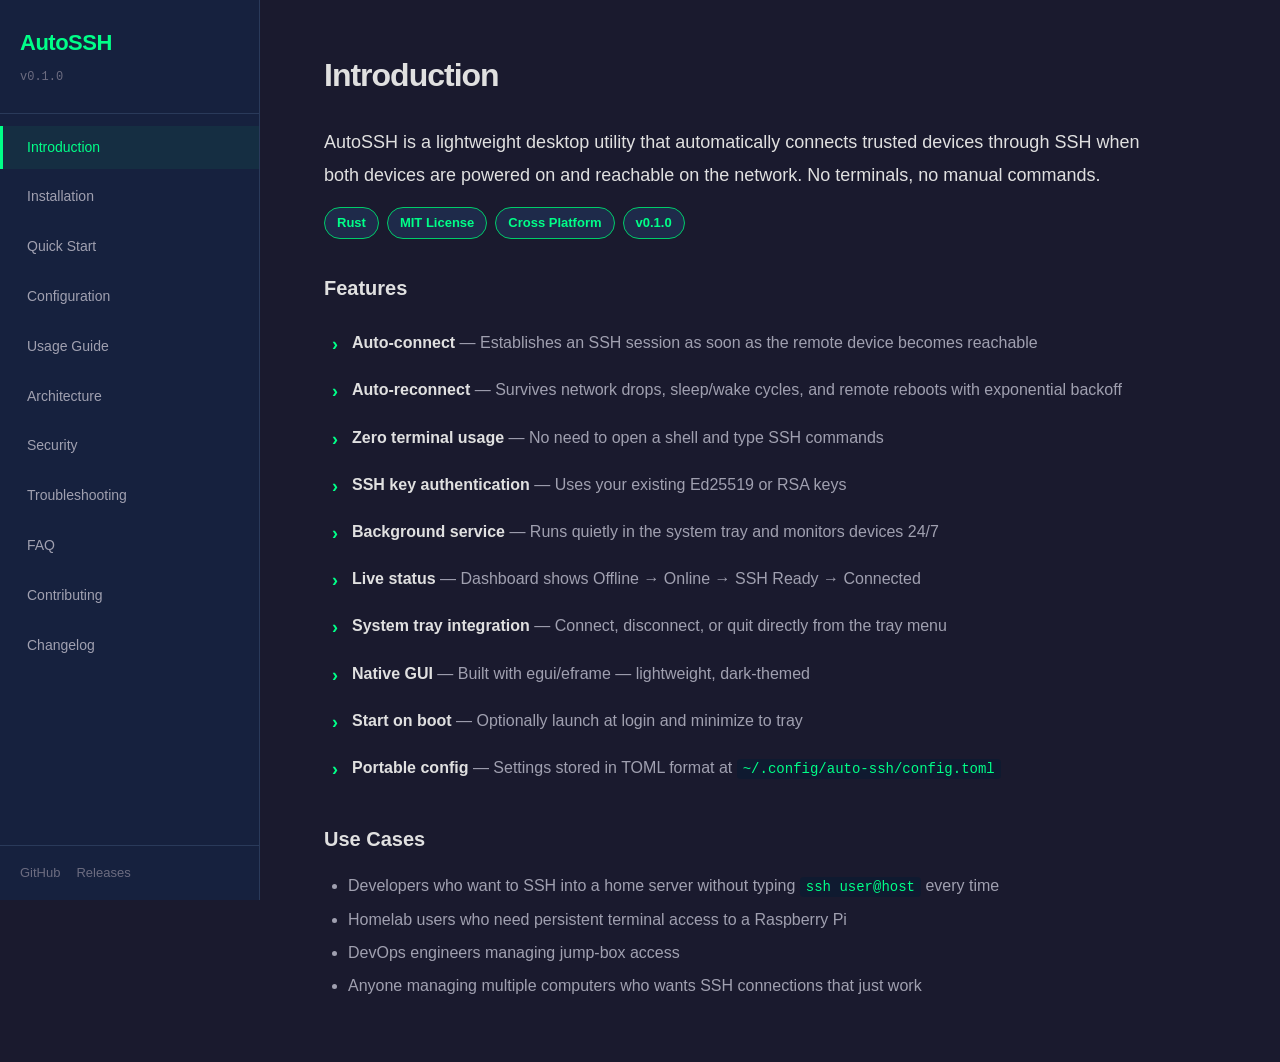
==== docs/index.html @ 12166fa4 "building documentation website" ====
<!DOCTYPE html>
<html lang="en">
<head>
  <meta charset="UTF-8">
  <meta name="viewport" content="width=device-width, initial-scale=1.0">
  <title>AutoSSH — Documentation</title>
  <meta name="description" content="AutoSSH automatically establishes and maintains SSH connections between trusted devices whenever both are powered on and reachable.">
  <link rel="icon" type="image/svg+xml" href="data:image/svg+xml,%3Csvg xmlns='http://www.w3.org/2000/svg' viewBox='0 0 256 256'%3E%3Crect width='256' height='256' rx='32' fill='%232d2d2d'/%3E%3Ccircle cx='128' cy='100' r='40' fill='none' stroke='%2300ff88' stroke-width='6'/%3E%3Cpath d='M100 128 L128 156 L156 128' fill='none' stroke='%2300ff88' stroke-width='6' stroke-linecap='round' stroke-linejoin='round'/%3E%3Cpath d='M128 140 L128 200' fill='none' stroke='%2300ff88' stroke-width='6' stroke-linecap='round'/%3E%3Cline x1='90' y1='180' x2='166' y2='180' stroke='%2300ff88' stroke-width='6' stroke-linecap='round'/%3E%3Cline x1='80' y1='200' x2='176' y2='200' stroke='%23555' stroke-width='6' stroke-linecap='round'/%3E%3C/svg%3E">
  <link rel="stylesheet" href="style.css">
</head>
<body>
  <nav id="sidebar">
    <div class="sidebar-header">
      <h1>AutoSSH</h1>
      <span class="version">v0.1.0</span>
    </div>
    <ul class="nav-list">
      <li><a href="#intro" class="nav-link active" data-section="intro">Introduction</a></li>
      <li><a href="#install" class="nav-link" data-section="install">Installation</a></li>
      <li><a href="#quickstart" class="nav-link" data-section="quickstart">Quick Start</a></li>
      <li><a href="#config" class="nav-link" data-section="config">Configuration</a></li>
      <li><a href="#usage" class="nav-link" data-section="usage">Usage Guide</a></li>
      <li><a href="#architecture" class="nav-link" data-section="architecture">Architecture</a></li>
      <li><a href="#security" class="nav-link" data-section="security">Security</a></li>
      <li><a href="#troubleshooting" class="nav-link" data-section="troubleshooting">Troubleshooting</a></li>
      <li><a href="#faq" class="nav-link" data-section="faq">FAQ</a></li>
      <li><a href="#contributing" class="nav-link" data-section="contributing">Contributing</a></li>
      <li><a href="#changelog" class="nav-link" data-section="changelog">Changelog</a></li>
    </ul>
    <div class="sidebar-footer">
      <a href="https://github.com/yourusername/autossh" target="_blank">GitHub</a>
      <a href="https://github.com/yourusername/autossh/releases" target="_blank">Releases</a>
    </div>
  </nav>

  <main id="content">
    <section id="section-intro" class="section active">
      <h2>Introduction</h2>
      <p class="lead">AutoSSH is a lightweight desktop utility that automatically connects trusted devices through SSH when both devices are powered on and reachable on the network. No terminals, no manual commands.</p>

      <div class="badges">
        <span class="badge">Rust</span>
        <span class="badge">MIT License</span>
        <span class="badge">Cross Platform</span>
        <span class="badge">v0.1.0</span>
      </div>

      <h3>Features</h3>
      <ul class="feature-list">
        <li><strong>Auto-connect</strong> — Establishes an SSH session as soon as the remote device becomes reachable</li>
        <li><strong>Auto-reconnect</strong> — Survives network drops, sleep/wake cycles, and remote reboots with exponential backoff</li>
        <li><strong>Zero terminal usage</strong> — No need to open a shell and type SSH commands</li>
        <li><strong>SSH key authentication</strong> — Uses your existing Ed25519 or RSA keys</li>
        <li><strong>Background service</strong> — Runs quietly in the system tray and monitors devices 24/7</li>
        <li><strong>Live status</strong> — Dashboard shows Offline → Online → SSH Ready → Connected</li>
        <li><strong>System tray integration</strong> — Connect, disconnect, or quit directly from the tray menu</li>
        <li><strong>Native GUI</strong> — Built with egui/eframe — lightweight, dark-themed</li>
        <li><strong>Start on boot</strong> — Optionally launch at login and minimize to tray</li>
        <li><strong>Portable config</strong> — Settings stored in TOML format at <code>~/.config/auto-ssh/config.toml</code></li>
      </ul>

      <h3>Use Cases</h3>
      <ul>
        <li>Developers who want to SSH into a home server without typing <code>ssh user@host</code> every time</li>
        <li>Homelab users who need persistent terminal access to a Raspberry Pi</li>
        <li>DevOps engineers managing jump-box access</li>
        <li>Anyone managing multiple computers who wants SSH connections that just work</li>
      </ul>
    </section>

    <section id="section-install" class="section">
      <h2>Installation</h2>

      <h3>Linux</h3>

      <h4>Debian / Ubuntu (.deb)</h4>
      <pre><code>sudo dpkg -i auto-ssh_0.1.0_amd64.deb</code></pre>

      <h4>AppImage (all distros)</h4>
      <pre><code>chmod +x auto-ssh-x86_64.AppImage
./auto-ssh-x86_64.AppImage</code></pre>

      <h4>From source</h4>
      <pre><code>git clone https://github.com/yourusername/autossh.git
cd autossh
cargo build --release
strip target/release/auto-ssh
./target/release/auto-ssh</code></pre>

      <div class="note">
        <strong>Dependencies (Debian/Ubuntu):</strong>
        <pre><code>sudo apt install build-essential libssl-dev cmake</code></pre>
        <p>The system tray uses a pure Rust StatusNotifierItem implementation — no additional indicator libraries required.</p>
      </div>

      <h3>From Source (all platforms)</h3>
      <table>
        <tr><th>Prerequisite</th><th>Version</th></tr>
        <tr><td>Rust</td><td>1.70+ (stable)</td></tr>
        <tr><td>Cargo</td><td>Comes with Rust</td></tr>
        <tr><td>CMake</td><td>3.0+ (for libssh2)</td></tr>
        <tr><td>OpenSSL dev headers</td><td>1.1+</td></tr>
      </table>
    </section>

    <section id="section-quickstart" class="section">
      <h2>Quick Start</h2>

      <ol>
        <li>Launch AutoSSH</li>
        <li>Open <strong>Settings</strong> (gear icon in the bottom-right)</li>
        <li>Enter the remote host IP or hostname</li>
        <li>Enter the SSH username</li>
        <li>Set the SSH port (default: 22)</li>
        <li>Provide the path to your SSH private key (e.g. <code>~/.ssh/id_ed25519</code>)</li>
        <li>Toggle <strong>Auto-Connect</strong> to <em>Enabled</em></li>
        <li>Click <strong>Save</strong></li>
      </ol>

      <p>AutoSSH immediately starts monitoring the remote device. When the device becomes reachable, connection happens automatically.</p>

      <div class="status-flow">
        <div class="status-step">
          <span class="status-dot offline"></span>
          <span>Offline</span>
          <small>Host unreachable or DNS fails to resolve</small>
        </div>
        <span class="arrow">→</span>
        <div class="status-step">
          <span class="status-dot online"></span>
          <span>Online</span>
          <small>Host resolves but SSH port is closed</small>
        </div>
        <span class="arrow">→</span>
        <div class="status-step">
          <span class="status-dot sshready"></span>
          <span>SSH Ready</span>
          <small>Port 22 is open and accepting connections</small>
        </div>
        <span class="arrow">→</span>
        <div class="status-step">
          <span class="status-dot connected"></span>
          <span>Connected</span>
          <small>SSH session established and authenticated</small>
        </div>
      </div>
    </section>

    <section id="section-config" class="section">
      <h2>Configuration</h2>

      <p>Configuration is stored at <code>~/.config/auto-ssh/config.toml</code>. You can edit it directly or use the Settings panel in the GUI.</p>

      <h3>Example Config</h3>
      <pre><code>device_name = "Laptop"
remote_host = "192.168.1.10"
username = "fitsum"
port = 22
ssh_key_path = "~/.ssh/id_ed25519"
auto_connect = true
start_on_boot = true
poll_interval_seconds = 5</code></pre>

      <h3>Configuration Reference</h3>
      <table>
        <tr><th>Key</th><th>Default</th><th>Description</th></tr>
        <tr><td><code>device_name</code></td><td><code>My Laptop</code></td><td>Display name for the local device</td></tr>
        <tr><td><code>remote_host</code></td><td><code>192.168.1.100</code></td><td>IP address or hostname of the remote device</td></tr>
        <tr><td><code>username</code></td><td><code>user</code></td><td>SSH login username</td></tr>
        <tr><td><code>port</code></td><td><code>22</code></td><td>SSH port</td></tr>
        <tr><td><code>ssh_key_path</code></td><td><code>~/.ssh/id_ed25519</code></td><td>Path to the SSH private key (tilde expansion supported)</td></tr>
        <tr><td><code>auto_connect</code></td><td><code>true</code></td><td>Automatically connect when device is SSH Ready</td></tr>
        <tr><td><code>start_on_boot</code></td><td><code>false</code></td><td>Launch AutoSSH at system login (XDG autostart)</td></tr>
        <tr><td><code>poll_interval_seconds</code></td><td><code>5</code></td><td>Interval between network checks (1–60)</td></tr>
      </table>
    </section>

    <section id="section-usage" class="section">
      <h2>Usage Guide</h2>

      <h3>Dashboard</h3>
      <p>The main dashboard shows:</p>
      <ul>
        <li><strong>Local Device</strong> — Always shows Online (your machine)</li>
        <li><strong>Remote Device</strong> — Current status of the remote device</li>
        <li><strong>Auto-Connect</strong> — Whether auto-connect is enabled (green/gray)</li>
        <li><strong>Last Connection</strong> — Timestamp of the last successful SSH connection</li>
        <li><strong>Connect / Disconnect</strong> — Manual connection controls</li>
      </ul>

      <h3>System Tray</h3>
      <ul>
        <li><strong>Connect/Disconnect</strong> — Toggle SSH connection</li>
        <li><strong>Show Dashboard</strong> — Bring the main window to front</li>
        <li><strong>Quit</strong> — Exit the application entirely</li>
      </ul>
      <p>The tray icon changes color based on connection status. Clicking the window close button hides it to the tray instead of quitting.</p>

      <h3>Settings</h3>
      <p>Access settings from the gear icon on the dashboard. Changes take effect after clicking <strong>Save</strong>. The monitor thread automatically picks up new host/port settings.</p>

      <h3>Auto-Connect Rules</h3>
      <pre><code>IF device is online
  AND SSH port is reachable
  AND SSH key authenticates successfully
THEN connect automatically.

IF connection drops
THEN retry with exponential backoff
   (1s → 2s → 4s → 8s → 16s → 32s → 60s caps)</code></pre>
    </section>

    <section id="section-architecture" class="section">
      <h2>Architecture</h2>

      <div class="arch-diagram">
        <pre>┌───────────────────────────────────────────────────────┐
│                    AutoSSH Engine                      │
│                                                       │
│  ┌─────────────┐   ┌──────────────┐   ┌────────────┐ │
│  │   Monitor   │──▶│     SSH      │──▶│  Keepalive  │ │
│  │  (tokio)    │   │   Manager    │   │  (15s tick) │ │
│  └─────────────┘   └──────────────┘   └────────────┘ │
│       │                  │                  │          │
│       ▼                  ▼                  ▼          │
│  DNS + TCP/22      Key Auth +         Session health  │
│  every N secs      Session create     check every 30s │
│                                                       │
│  ┌─────────────┐   ┌──────────────┐   ┌────────────┐ │
│  │  egui/eframe│   │  System Tray │   │   Config    │ │
│  │    UI       │   │  (ksni/SNI)  │   │ (TOML file) │ │
│  └─────────────┘   └──────────────┘   └────────────┘ │
└───────────────────────────────────────────────────────┘</pre>
      </div>

      <h3>Project Structure</h3>
      <pre><code>src/
├── main.rs         App entry, egui dashboard, settings UI
├── config.rs       TOML config load/save (XDG config dir)
├── monitor.rs      Background network poller (tokio)
├── ssh.rs          SSH session manager, reconnection engine
├── tray.rs         System tray (ksni / StatusNotifierItem)
└── autostart.rs    Desktop autostart file management</code></pre>

      <h3>Threading Model</h3>
      <table>
        <tr><th>Thread</th><th>Role</th><th>Runtime</th></tr>
        <tr><td>Main (GUI)</td><td>eframe event loop, renders UI</td><td>winit/glutin</td></tr>
        <tr><td>Monitor</td><td>Network polling (DNS + TCP)</td><td>tokio (current_thread)</td></tr>
        <tr><td>SSH Manager</td><td>Session lifecycle, reconnection</td><td>std thread (blocking)</td></tr>
        <tr><td>Tray Updater</td><td>Periodic tray icon refresh</td><td>std thread</td></tr>
      </table>
    </section>

    <section id="section-security" class="section">
      <h2>Security</h2>

      <h3>SSH Key Authentication</h3>
      <p>AutoSSH uses SSH key authentication exclusively. No passwords are stored, transmitted, or handled by the application. This is the most secure authentication method for automated SSH connections.</p>

      <h3>Credential Storage</h3>
      <ul>
        <li>Configuration is stored in your home directory (<code>~/.config/auto-ssh/config.toml</code>)</li>
        <li>File permissions: <code>644</code> (world-readable) — ensure your SSH private key has <code>chmod 600</code></li>
        <li>No credentials are sent over the network beyond standard SSH protocol</li>
      </ul>

      <h3>Network Security</h3>
      <ul>
        <li>Outbound connections only to the configured remote host and port</li>
        <li>All traffic is encrypted via the SSH protocol (libssh2)</li>
        <li>No telemetry, analytics, or external service calls</li>
        <li>No listening ports or server functionality</li>
      </ul>

      <h3>Key Permissions</h3>
      <pre><code>chmod 600 ~/.ssh/id_ed25519
chmod 700 ~/.ssh</code></pre>

      <div class="note warning">
        <strong>Important:</strong> Ensure your SSH private key file has restricted permissions. AutoSSH will refuse to use a key with overly permissive permissions (libssh2 enforces this).
      </div>
    </section>

    <section id="section-troubleshooting" class="section">
      <h2>Troubleshooting</h2>

      <h3>Connection Never Establishes</h3>
      <table>
        <tr><th>Problem</th><th>Solution</th></tr>
        <tr><td>Hostname doesn't resolve</td><td>Check DNS or use IP address directly</td></tr>
        <tr><td>Port 22 is closed</td><td>Ensure SSH server is running: <code>sudo systemctl status ssh</code></td></tr>
        <tr><td>Firewall blocking</td><td>Check firewall rules: <code>sudo ufw status</code></td></tr>
        <tr><td>Key not found</td><td>Verify the key path exists: <code>ls -la ~/.ssh/</code></td></tr>
        <tr><td>Key not authorized</td><td>Add your public key to remote <code>~/.ssh/authorized_keys</code></td></tr>
      </table>

      <h3>Connection Drops Frequently</h3>
      <ul>
        <li>Check network stability (Wi-Fi interference, Ethernet cable)</li>
        <li>AutoSSH will automatically reconnect with backoff — wait up to 60 seconds</li>
        <li>Check SSH server <code>ClientAliveInterval</code> and <code>ClientAliveCountMax</code> settings</li>
      </ul>

      <h3>Logs</h3>
      <p>Run AutoSSH from a terminal to see logs:</p>
      <pre><code>RUST_LOG=info ./auto-ssh</code></pre>
      <p>Log levels: <code>error</code>, <code>warn</code>, <code>info</code>, <code>debug</code>, <code>trace</code></p>
    </section>

    <section id="section-faq" class="section">
      <h2>FAQ</h2>

      <div class="faq-item">
        <h4>Do I need root / sudo permissions?</h4>
        <p>No. AutoSSH runs as a regular user and uses standard SSH keys.</p>
      </div>

      <div class="faq-item">
        <h4>Can it handle password-based auth?</h4>
        <p>Not currently. SSH key authentication is preferred and more secure.</p>
      </div>

      <div class="faq-item">
        <h4>What happens when my laptop goes to sleep?</h4>
        <p>AutoSSH detects the connection drop, enters reconnection mode, and automatically reconnects when the network is available again using exponential backoff.</p>
      </div>

      <div class="faq-item">
        <h4>Does it work with non-standard SSH ports?</h4>
        <p>Yes. Set the port in Settings or directly in <code>config.toml</code>.</p>
      </div>

      <div class="faq-item">
        <h4>Is this a terminal emulator?</h4>
        <p>No. AutoSSH establishes SSH sessions in the background. It does not provide a terminal UI or shell.</p>
      </div>

      <div class="faq-item">
        <h4>Can I use it with SSH jump hosts?</h4>
        <p>Not yet. This is planned for a future release.</p>
      </div>

      <div class="faq-item">
        <h4>How do I uninstall?</h4>
        <p>If installed via .deb: <code>sudo apt remove auto-ssh</code>. Remove the config: <code>rm -rf ~/.config/auto-ssh</code>. Remove autostart: <code>rm ~/.config/autostart/auto-ssh.desktop</code>.</p>
      </div>
    </section>

    <section id="section-contributing" class="section">
      <h2>Contributing</h2>

      <p>Contributions are welcome! AutoSSH is a small utility built by people who want SSH connections to be boring — set once, connect forever.</p>

      <h3>Development Setup</h3>
      <pre><code>git clone https://github.com/yourusername/autossh.git
cd autossh
cargo build</code></pre>

      <h3>Code Quality</h3>
      <pre><code>cargo fmt              # Format code
cargo clippy --all-targets --all-features  # Lint
cargo test             # Run tests
cargo check            # Fast compilation check</code></pre>

      <h3>Pull Request Checklist</h3>
      <ul>
        <li><code>cargo fmt</code> has been run</li>
        <li><code>cargo clippy</code> passes with no warnings</li>
        <li><code>cargo test</code> passes</li>
        <li><code>cargo build --release</code> compiles successfully</li>
        <li>Changes include appropriate error handling and logging</li>
      </ul>

      <p>See <a href="https://github.com/yourusername/autossh/blob/main/CONTRIBUTING.md" target="_blank">CONTRIBUTING.md</a> for the full guide.</p>
    </section>

    <section id="section-changelog" class="section">
      <h2>Changelog</h2>

      <h3>v0.1.0 — Initial Release</h3>
      <ul>
        <li>Automatic SSH connection when remote device becomes reachable</li>
        <li>Automatic reconnection with exponential backoff (1s capped at 60s)</li>
        <li>SSH key authentication via libssh2</li>
        <li>Background network monitoring (DNS + TCP port check)</li>
        <li>Live status dashboard with color-coded states</li>
        <li>Dark-themed native GUI (egui/eframe)</li>
        <li>System tray integration (StatusNotifierItem via DBus)</li>
        <li>Session keepalive (15s) and health checks (30s)</li>
        <li>TOML configuration at <code>~/.config/auto-ssh/config.toml</code></li>
        <li>XDG autostart support (start on boot)</li>
        <li>Minimize to tray on close</li>
        <li>Comprehensive logging via env_logger</li>
        <li>Debian package (.deb) and portable AppImage builds</li>
      </ul>
    </section>
  </main>

  <script src="script.js"></script>
</body>
</html>
---- docs/style.css ----
/* ─── Reset & Base ─── */
*, *::before, *::after {
  margin: 0;
  padding: 0;
  box-sizing: border-box;
}

:root {
  --bg-primary: #1a1a2e;
  --bg-secondary: #16213e;
  --bg-card: #1e2a4a;
  --bg-code: #0f1a30;
  --text-primary: #e0e0e0;
  --text-secondary: #a0a0b0;
  --text-muted: #6c6c80;
  --accent: #00ff88;
  --accent-dim: #00cc6a;
  --border: #2a3a5a;
  --sidebar-width: 260px;
  --header-height: 0px;
  --radius: 8px;
  --font-mono: 'SF Mono', 'Fira Code', 'Cascadia Code', 'JetBrains Mono', 'Consolas', monospace;
  --font-sans: -apple-system, BlinkMacSystemFont, 'Segoe UI', 'Inter', 'Roboto', sans-serif;
}

html {
  scroll-behavior: smooth;
}

body {
  font-family: var(--font-sans);
  background: var(--bg-primary);
  color: var(--text-primary);
  line-height: 1.7;
  font-size: 16px;
  display: flex;
  min-height: 100vh;
}

/* ─── Sidebar ─── */
#sidebar {
  position: fixed;
  top: 0;
  left: 0;
  width: var(--sidebar-width);
  height: 100vh;
  background: var(--bg-secondary);
  border-right: 1px solid var(--border);
  display: flex;
  flex-direction: column;
  overflow-y: auto;
  z-index: 100;
}

.sidebar-header {
  padding: 24px 20px;
  border-bottom: 1px solid var(--border);
}

.sidebar-header h1 {
  font-size: 22px;
  font-weight: 700;
  color: var(--accent);
  letter-spacing: -0.5px;
}

.sidebar-header .version {
  font-size: 12px;
  color: var(--text-muted);
  font-family: var(--font-mono);
}

.nav-list {
  list-style: none;
  padding: 12px 0;
  flex: 1;
}

.nav-link {
  display: block;
  padding: 10px 24px;
  color: var(--text-secondary);
  text-decoration: none;
  font-size: 14px;
  font-weight: 500;
  border-left: 3px solid transparent;
  transition: all 0.15s ease;
}

.nav-link:hover {
  color: var(--text-primary);
  background: rgba(255,255,255,0.03);
}

.nav-link.active {
  color: var(--accent);
  border-left-color: var(--accent);
  background: rgba(0,255,136,0.06);
}

.sidebar-footer {
  padding: 16px 20px;
  border-top: 1px solid var(--border);
  display: flex;
  gap: 16px;
}

.sidebar-footer a {
  color: var(--text-muted);
  text-decoration: none;
  font-size: 13px;
  transition: color 0.15s;
}

.sidebar-footer a:hover {
  color: var(--accent);
}

/* ─── Main Content ─── */
#content {
  margin-left: var(--sidebar-width);
  flex: 1;
  padding: 48px 64px;
  max-width: 960px;
}

.section {
  display: none;
}

.section.active {
  display: block;
}

/* ─── Typography ─── */
h2 {
  font-size: 32px;
  font-weight: 700;
  margin-bottom: 24px;
  color: var(--text-primary);
  letter-spacing: -1px;
}

h3 {
  font-size: 20px;
  font-weight: 600;
  margin-top: 32px;
  margin-bottom: 16px;
  color: var(--text-primary);
}

h4 {
  font-size: 16px;
  font-weight: 600;
  margin-top: 24px;
  margin-bottom: 8px;
  color: var(--text-secondary);
}

p {
  margin-bottom: 16px;
  color: var(--text-secondary);
}

.lead {
  font-size: 18px;
  color: var(--text-primary);
  line-height: 1.8;
}

ul, ol {
  margin-bottom: 16px;
  padding-left: 24px;
}

li {
  margin-bottom: 6px;
  color: var(--text-secondary);
}

strong {
  color: var(--text-primary);
}

code {
  font-family: var(--font-mono);
  font-size: 14px;
  background: var(--bg-code);
  padding: 2px 6px;
  border-radius: 4px;
  color: var(--accent);
}

pre {
  background: var(--bg-code);
  border: 1px solid var(--border);
  border-radius: var(--radius);
  padding: 16px 20px;
  overflow-x: auto;
  margin-bottom: 20px;
}

pre code {
  background: none;
  padding: 0;
  font-size: 14px;
  line-height: 1.6;
  color: var(--text-primary);
}

/* ─── Badges ─── */
.badges {
  display: flex;
  flex-wrap: wrap;
  gap: 8px;
  margin-bottom: 32px;
}

.badge {
  padding: 4px 12px;
  border-radius: 20px;
  font-size: 13px;
  font-weight: 600;
  background: var(--bg-card);
  color: var(--accent);
  border: 1px solid var(--accent-dim);
}

/* ─── Feature List ─── */
.feature-list {
  list-style: none;
  padding: 0;
}

.feature-list li {
  padding: 8px 0 8px 28px;
  position: relative;
  margin-bottom: 4px;
}

.feature-list li::before {
  content: '›';
  position: absolute;
  left: 8px;
  color: var(--accent);
  font-weight: bold;
  font-size: 18px;
}

/* ─── Status Flow ─── */
.status-flow {
  display: flex;
  align-items: flex-start;
  gap: 12px;
  padding: 20px;
  background: var(--bg-card);
  border-radius: var(--radius);
  border: 1px solid var(--border);
  margin: 24px 0;
  flex-wrap: wrap;
}

.status-step {
  display: flex;
  flex-direction: column;
  align-items: center;
  text-align: center;
  gap: 4px;
  min-width: 80px;
}

.status-step span:not(small) {
  font-weight: 600;
  font-size: 14px;
}

.status-step small {
  font-size: 11px;
  color: var(--text-muted);
  max-width: 120px;
}

.status-dot {
  width: 12px;
  height: 12px;
  border-radius: 50%;
  display: inline-block;
}

.status-dot.offline { background: #ff4444; box-shadow: 0 0 8px rgba(255,68,68,0.4); }
.status-dot.online { background: #ffcc00; box-shadow: 0 0 8px rgba(255,204,0,0.4); }
.status-dot.sshready { background: #00ccff; box-shadow: 0 0 8px rgba(0,204,255,0.4); }
.status-dot.connected { background: #00ff88; box-shadow: 0 0 8px rgba(0,255,136,0.4); }

.arrow {
  color: var(--text-muted);
  font-size: 20px;
  padding-top: 24px;
}

/* ─── Tables ─── */
table {
  width: 100%;
  border-collapse: collapse;
  margin-bottom: 24px;
  font-size: 14px;
}

th, td {
  border: 1px solid var(--border);
  padding: 10px 16px;
  text-align: left;
}

th {
  background: var(--bg-secondary);
  color: var(--text-primary);
  font-weight: 600;
  font-size: 13px;
  text-transform: uppercase;
  letter-spacing: 0.5px;
}

td {
  color: var(--text-secondary);
}

/* ─── Notes ─── */
.note {
  background: var(--bg-card);
  border: 1px solid var(--border);
  border-left: 4px solid var(--accent);
  border-radius: var(--radius);
  padding: 16px 20px;
  margin-bottom: 24px;
}

.note.warning {
  border-left-color: #ff8800;
}

.note strong {
  display: block;
  margin-bottom: 8px;
  font-size: 14px;
}

/* ─── Architecture Diagram ─── */
.arch-diagram pre {
  background: var(--bg-card);
  font-size: 13px;
  line-height: 1.5;
}

/* ─── FAQ ─── */
.faq-item {
  margin-bottom: 20px;
  padding-bottom: 20px;
  border-bottom: 1px solid var(--border);
}

.faq-item:last-child {
  border-bottom: none;
}

.faq-item h4 {
  color: var(--accent);
  margin-top: 0;
  margin-bottom: 8px;
  font-size: 15px;
}

/* ─── Responsive ─── */
@media (max-width: 768px) {
  #sidebar {
    position: relative;
    width: 100%;
    height: auto;
    border-right: none;
    border-bottom: 1px solid var(--border);
  }

  #content {
    margin-left: 0;
    padding: 24px 20px;
  }

  .status-flow {
    flex-direction: column;
    align-items: center;
  }

  .arrow {
    transform: rotate(90deg);
    padding-top: 0;
  }
}

/* ─── Scrollbar ─── */
::-webkit-scrollbar {
  width: 8px;
}

::-webkit-scrollbar-track {
  background: var(--bg-primary);
}

::-webkit-scrollbar-thumb {
  background: var(--border);
  border-radius: 4px;
}

::-webkit-scrollbar-thumb:hover {
  background: var(--text-muted);
}
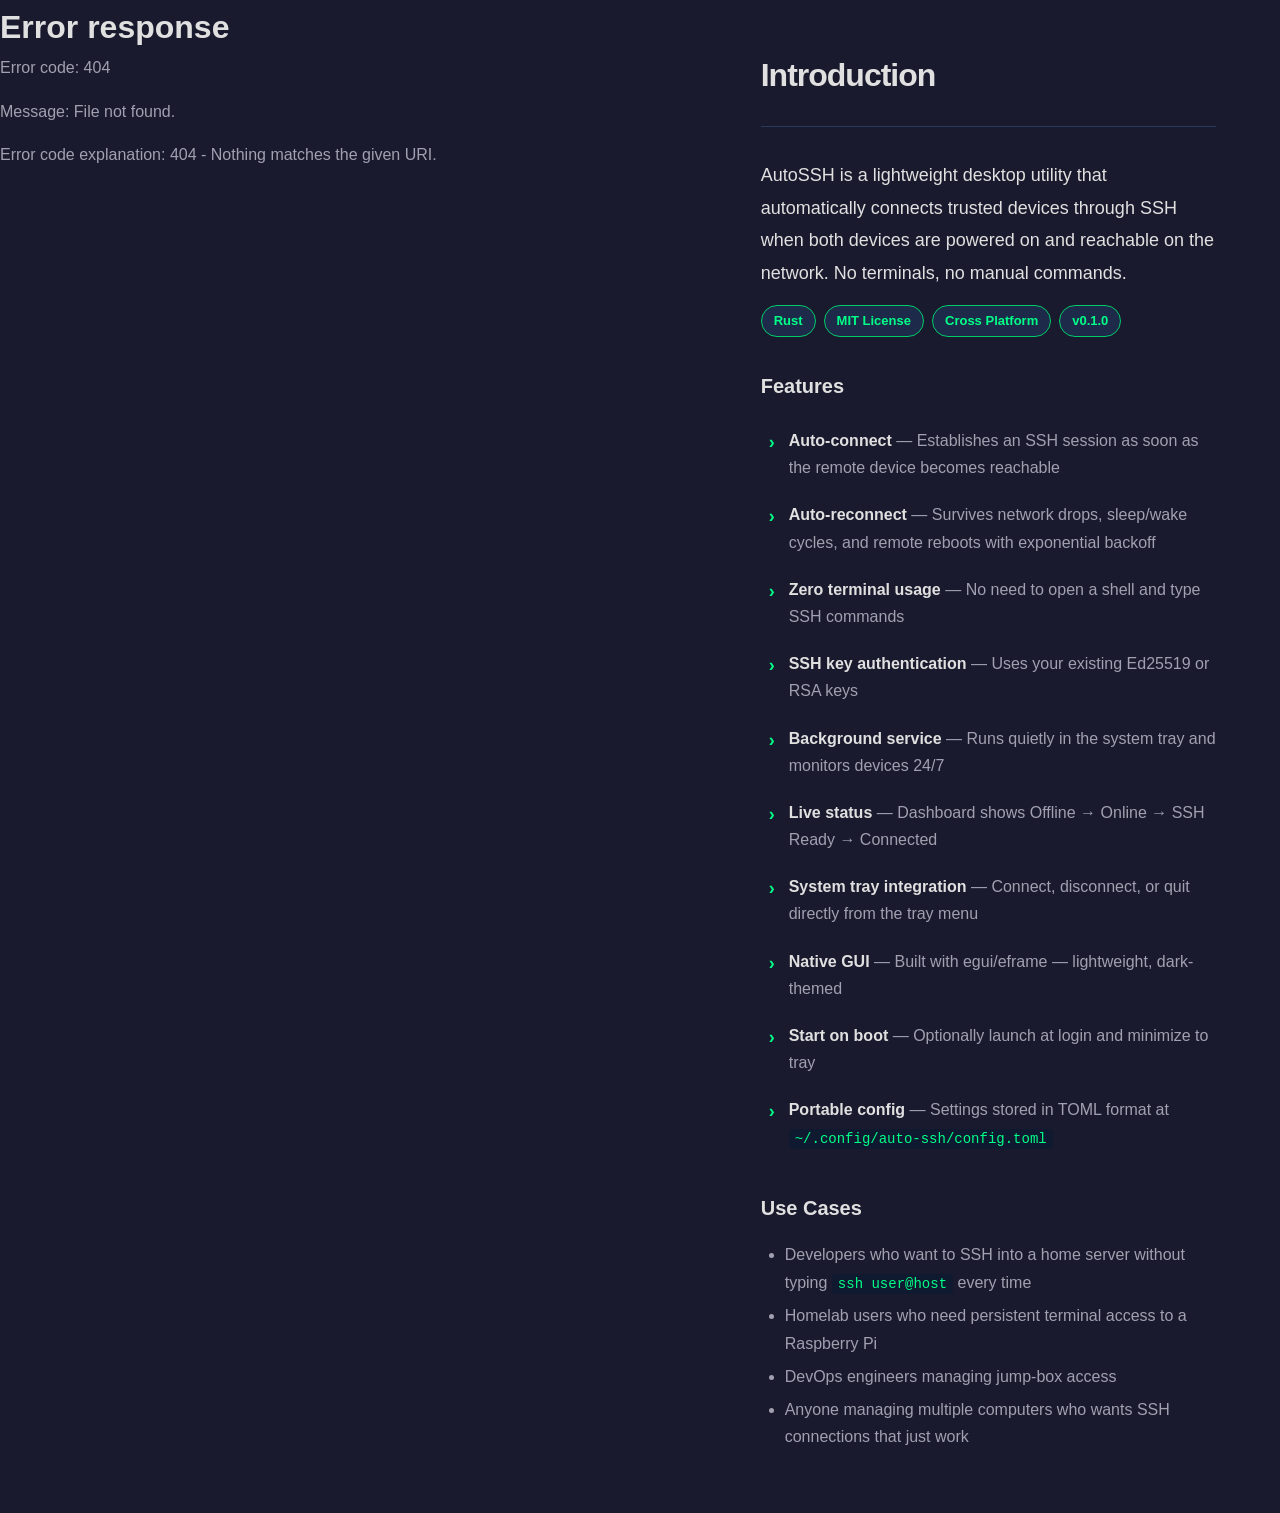
==== commit a60d1201: "updating project website" ====
--- a/docs/index.html
+++ b/docs/index.html
@@ -9,392 +9,43 @@
   <link rel="stylesheet" href="style.css">
 </head>
 <body>
-  <nav id="sidebar">
-    <div class="sidebar-header">
-      <h1>AutoSSH</h1>
-      <span class="version">v0.1.0</span>
-    </div>
-    <ul class="nav-list">
-      <li><a href="#intro" class="nav-link active" data-section="intro">Introduction</a></li>
-      <li><a href="#install" class="nav-link" data-section="install">Installation</a></li>
-      <li><a href="#quickstart" class="nav-link" data-section="quickstart">Quick Start</a></li>
-      <li><a href="#config" class="nav-link" data-section="config">Configuration</a></li>
-      <li><a href="#usage" class="nav-link" data-section="usage">Usage Guide</a></li>
-      <li><a href="#architecture" class="nav-link" data-section="architecture">Architecture</a></li>
-      <li><a href="#security" class="nav-link" data-section="security">Security</a></li>
-      <li><a href="#troubleshooting" class="nav-link" data-section="troubleshooting">Troubleshooting</a></li>
-      <li><a href="#faq" class="nav-link" data-section="faq">FAQ</a></li>
-      <li><a href="#contributing" class="nav-link" data-section="contributing">Contributing</a></li>
-      <li><a href="#changelog" class="nav-link" data-section="changelog">Changelog</a></li>
-    </ul>
-    <div class="sidebar-footer">
-      <a href="https://github.com/yourusername/autossh" target="_blank">GitHub</a>
-      <a href="https://github.com/yourusername/autossh/releases" target="_blank">Releases</a>
-    </div>
-  </nav>
+  <div id="sidebar-container"></div>
 
   <main id="content">
-    <section id="section-intro" class="section active">
+    <div class="page-header">
       <h2>Introduction</h2>
-      <p class="lead">AutoSSH is a lightweight desktop utility that automatically connects trusted devices through SSH when both devices are powered on and reachable on the network. No terminals, no manual commands.</p>
+    </div>
 
-      <div class="badges">
-        <span class="badge">Rust</span>
-        <span class="badge">MIT License</span>
-        <span class="badge">Cross Platform</span>
-        <span class="badge">v0.1.0</span>
-      </div>
+    <p class="lead">AutoSSH is a lightweight desktop utility that automatically connects trusted devices through SSH when both devices are powered on and reachable on the network. No terminals, no manual commands.</p>
 
-      <h3>Features</h3>
-      <ul class="feature-list">
-        <li><strong>Auto-connect</strong> — Establishes an SSH session as soon as the remote device becomes reachable</li>
-        <li><strong>Auto-reconnect</strong> — Survives network drops, sleep/wake cycles, and remote reboots with exponential backoff</li>
-        <li><strong>Zero terminal usage</strong> — No need to open a shell and type SSH commands</li>
-        <li><strong>SSH key authentication</strong> — Uses your existing Ed25519 or RSA keys</li>
-        <li><strong>Background service</strong> — Runs quietly in the system tray and monitors devices 24/7</li>
-        <li><strong>Live status</strong> — Dashboard shows Offline → Online → SSH Ready → Connected</li>
-        <li><strong>System tray integration</strong> — Connect, disconnect, or quit directly from the tray menu</li>
-        <li><strong>Native GUI</strong> — Built with egui/eframe — lightweight, dark-themed</li>
-        <li><strong>Start on boot</strong> — Optionally launch at login and minimize to tray</li>
-        <li><strong>Portable config</strong> — Settings stored in TOML format at <code>~/.config/auto-ssh/config.toml</code></li>
-      </ul>
+    <div class="badges">
+      <span class="badge">Rust</span>
+      <span class="badge">MIT License</span>
+      <span class="badge">Cross Platform</span>
+      <span class="badge">v0.1.0</span>
+    </div>
 
-      <h3>Use Cases</h3>
-      <ul>
-        <li>Developers who want to SSH into a home server without typing <code>ssh user@host</code> every time</li>
-        <li>Homelab users who need persistent terminal access to a Raspberry Pi</li>
-        <li>DevOps engineers managing jump-box access</li>
-        <li>Anyone managing multiple computers who wants SSH connections that just work</li>
-      </ul>
-    </section>
+    <h3>Features</h3>
+    <ul class="feature-list">
+      <li><strong>Auto-connect</strong> — Establishes an SSH session as soon as the remote device becomes reachable</li>
+      <li><strong>Auto-reconnect</strong> — Survives network drops, sleep/wake cycles, and remote reboots with exponential backoff</li>
+      <li><strong>Zero terminal usage</strong> — No need to open a shell and type SSH commands</li>
+      <li><strong>SSH key authentication</strong> — Uses your existing Ed25519 or RSA keys</li>
+      <li><strong>Background service</strong> — Runs quietly in the system tray and monitors devices 24/7</li>
+      <li><strong>Live status</strong> — Dashboard shows Offline → Online → SSH Ready → Connected</li>
+      <li><strong>System tray integration</strong> — Connect, disconnect, or quit directly from the tray menu</li>
+      <li><strong>Native GUI</strong> — Built with egui/eframe — lightweight, dark-themed</li>
+      <li><strong>Start on boot</strong> — Optionally launch at login and minimize to tray</li>
+      <li><strong>Portable config</strong> — Settings stored in TOML format at <code>~/.config/auto-ssh/config.toml</code></li>
+    </ul>
 
-    <section id="section-install" class="section">
-      <h2>Installation</h2>
-
-      <h3>Linux</h3>
-
-      <h4>Debian / Ubuntu (.deb)</h4>
-      <pre><code>sudo dpkg -i auto-ssh_0.1.0_amd64.deb</code></pre>
-
-      <h4>AppImage (all distros)</h4>
-      <pre><code>chmod +x auto-ssh-x86_64.AppImage
-./auto-ssh-x86_64.AppImage</code></pre>
-
-      <h4>From source</h4>
-      <pre><code>git clone https://github.com/yourusername/autossh.git
-cd autossh
-cargo build --release
-strip target/release/auto-ssh
-./target/release/auto-ssh</code></pre>
-
-      <div class="note">
-        <strong>Dependencies (Debian/Ubuntu):</strong>
-        <pre><code>sudo apt install build-essential libssl-dev cmake</code></pre>
-        <p>The system tray uses a pure Rust StatusNotifierItem implementation — no additional indicator libraries required.</p>
-      </div>
-
-      <h3>From Source (all platforms)</h3>
-      <table>
-        <tr><th>Prerequisite</th><th>Version</th></tr>
-        <tr><td>Rust</td><td>1.70+ (stable)</td></tr>
-        <tr><td>Cargo</td><td>Comes with Rust</td></tr>
-        <tr><td>CMake</td><td>3.0+ (for libssh2)</td></tr>
-        <tr><td>OpenSSL dev headers</td><td>1.1+</td></tr>
-      </table>
-    </section>
-
-    <section id="section-quickstart" class="section">
-      <h2>Quick Start</h2>
-
-      <ol>
-        <li>Launch AutoSSH</li>
-        <li>Open <strong>Settings</strong> (gear icon in the bottom-right)</li>
-        <li>Enter the remote host IP or hostname</li>
-        <li>Enter the SSH username</li>
-        <li>Set the SSH port (default: 22)</li>
-        <li>Provide the path to your SSH private key (e.g. <code>~/.ssh/id_ed25519</code>)</li>
-        <li>Toggle <strong>Auto-Connect</strong> to <em>Enabled</em></li>
-        <li>Click <strong>Save</strong></li>
-      </ol>
-
-      <p>AutoSSH immediately starts monitoring the remote device. When the device becomes reachable, connection happens automatically.</p>
-
-      <div class="status-flow">
-        <div class="status-step">
-          <span class="status-dot offline"></span>
-          <span>Offline</span>
-          <small>Host unreachable or DNS fails to resolve</small>
-        </div>
-        <span class="arrow">→</span>
-        <div class="status-step">
-          <span class="status-dot online"></span>
-          <span>Online</span>
-          <small>Host resolves but SSH port is closed</small>
-        </div>
-        <span class="arrow">→</span>
-        <div class="status-step">
-          <span class="status-dot sshready"></span>
-          <span>SSH Ready</span>
-          <small>Port 22 is open and accepting connections</small>
-        </div>
-        <span class="arrow">→</span>
-        <div class="status-step">
-          <span class="status-dot connected"></span>
-          <span>Connected</span>
-          <small>SSH session established and authenticated</small>
-        </div>
-      </div>
-    </section>
-
-    <section id="section-config" class="section">
-      <h2>Configuration</h2>
-
-      <p>Configuration is stored at <code>~/.config/auto-ssh/config.toml</code>. You can edit it directly or use the Settings panel in the GUI.</p>
-
-      <h3>Example Config</h3>
-      <pre><code>device_name = "Laptop"
-remote_host = "192.168.1.10"
-username = "fitsum"
-port = 22
-ssh_key_path = "~/.ssh/id_ed25519"
-auto_connect = true
-start_on_boot = true
-poll_interval_seconds = 5</code></pre>
-
-      <h3>Configuration Reference</h3>
-      <table>
-        <tr><th>Key</th><th>Default</th><th>Description</th></tr>
-        <tr><td><code>device_name</code></td><td><code>My Laptop</code></td><td>Display name for the local device</td></tr>
-        <tr><td><code>remote_host</code></td><td><code>192.168.1.100</code></td><td>IP address or hostname of the remote device</td></tr>
-        <tr><td><code>username</code></td><td><code>user</code></td><td>SSH login username</td></tr>
-        <tr><td><code>port</code></td><td><code>22</code></td><td>SSH port</td></tr>
-        <tr><td><code>ssh_key_path</code></td><td><code>~/.ssh/id_ed25519</code></td><td>Path to the SSH private key (tilde expansion supported)</td></tr>
-        <tr><td><code>auto_connect</code></td><td><code>true</code></td><td>Automatically connect when device is SSH Ready</td></tr>
-        <tr><td><code>start_on_boot</code></td><td><code>false</code></td><td>Launch AutoSSH at system login (XDG autostart)</td></tr>
-        <tr><td><code>poll_interval_seconds</code></td><td><code>5</code></td><td>Interval between network checks (1–60)</td></tr>
-      </table>
-    </section>
-
-    <section id="section-usage" class="section">
-      <h2>Usage Guide</h2>
-
-      <h3>Dashboard</h3>
-      <p>The main dashboard shows:</p>
-      <ul>
-        <li><strong>Local Device</strong> — Always shows Online (your machine)</li>
-        <li><strong>Remote Device</strong> — Current status of the remote device</li>
-        <li><strong>Auto-Connect</strong> — Whether auto-connect is enabled (green/gray)</li>
-        <li><strong>Last Connection</strong> — Timestamp of the last successful SSH connection</li>
-        <li><strong>Connect / Disconnect</strong> — Manual connection controls</li>
-      </ul>
-
-      <h3>System Tray</h3>
-      <ul>
-        <li><strong>Connect/Disconnect</strong> — Toggle SSH connection</li>
-        <li><strong>Show Dashboard</strong> — Bring the main window to front</li>
-        <li><strong>Quit</strong> — Exit the application entirely</li>
-      </ul>
-      <p>The tray icon changes color based on connection status. Clicking the window close button hides it to the tray instead of quitting.</p>
-
-      <h3>Settings</h3>
-      <p>Access settings from the gear icon on the dashboard. Changes take effect after clicking <strong>Save</strong>. The monitor thread automatically picks up new host/port settings.</p>
-
-      <h3>Auto-Connect Rules</h3>
-      <pre><code>IF device is online
-  AND SSH port is reachable
-  AND SSH key authenticates successfully
-THEN connect automatically.
-
-IF connection drops
-THEN retry with exponential backoff
-   (1s → 2s → 4s → 8s → 16s → 32s → 60s caps)</code></pre>
-    </section>
-
-    <section id="section-architecture" class="section">
-      <h2>Architecture</h2>
-
-      <div class="arch-diagram">
-        <pre>┌───────────────────────────────────────────────────────┐
-│                    AutoSSH Engine                      │
-│                                                       │
-│  ┌─────────────┐   ┌──────────────┐   ┌────────────┐ │
-│  │   Monitor   │──▶│     SSH      │──▶│  Keepalive  │ │
-│  │  (tokio)    │   │   Manager    │   │  (15s tick) │ │
-│  └─────────────┘   └──────────────┘   └────────────┘ │
-│       │                  │                  │          │
-│       ▼                  ▼                  ▼          │
-│  DNS + TCP/22      Key Auth +         Session health  │
-│  every N secs      Session create     check every 30s │
-│                                                       │
-│  ┌─────────────┐   ┌──────────────┐   ┌────────────┐ │
-│  │  egui/eframe│   │  System Tray │   │   Config    │ │
-│  │    UI       │   │  (ksni/SNI)  │   │ (TOML file) │ │
-│  └─────────────┘   └──────────────┘   └────────────┘ │
-└───────────────────────────────────────────────────────┘</pre>
-      </div>
-
-      <h3>Project Structure</h3>
-      <pre><code>src/
-├── main.rs         App entry, egui dashboard, settings UI
-├── config.rs       TOML config load/save (XDG config dir)
-├── monitor.rs      Background network poller (tokio)
-├── ssh.rs          SSH session manager, reconnection engine
-├── tray.rs         System tray (ksni / StatusNotifierItem)
-└── autostart.rs    Desktop autostart file management</code></pre>
-
-      <h3>Threading Model</h3>
-      <table>
-        <tr><th>Thread</th><th>Role</th><th>Runtime</th></tr>
-        <tr><td>Main (GUI)</td><td>eframe event loop, renders UI</td><td>winit/glutin</td></tr>
-        <tr><td>Monitor</td><td>Network polling (DNS + TCP)</td><td>tokio (current_thread)</td></tr>
-        <tr><td>SSH Manager</td><td>Session lifecycle, reconnection</td><td>std thread (blocking)</td></tr>
-        <tr><td>Tray Updater</td><td>Periodic tray icon refresh</td><td>std thread</td></tr>
-      </table>
-    </section>
-
-    <section id="section-security" class="section">
-      <h2>Security</h2>
-
-      <h3>SSH Key Authentication</h3>
-      <p>AutoSSH uses SSH key authentication exclusively. No passwords are stored, transmitted, or handled by the application. This is the most secure authentication method for automated SSH connections.</p>
-
-      <h3>Credential Storage</h3>
-      <ul>
-        <li>Configuration is stored in your home directory (<code>~/.config/auto-ssh/config.toml</code>)</li>
-        <li>File permissions: <code>644</code> (world-readable) — ensure your SSH private key has <code>chmod 600</code></li>
-        <li>No credentials are sent over the network beyond standard SSH protocol</li>
-      </ul>
-
-      <h3>Network Security</h3>
-      <ul>
-        <li>Outbound connections only to the configured remote host and port</li>
-        <li>All traffic is encrypted via the SSH protocol (libssh2)</li>
-        <li>No telemetry, analytics, or external service calls</li>
-        <li>No listening ports or server functionality</li>
-      </ul>
-
-      <h3>Key Permissions</h3>
-      <pre><code>chmod 600 ~/.ssh/id_ed25519
-chmod 700 ~/.ssh</code></pre>
-
-      <div class="note warning">
-        <strong>Important:</strong> Ensure your SSH private key file has restricted permissions. AutoSSH will refuse to use a key with overly permissive permissions (libssh2 enforces this).
-      </div>
-    </section>
-
-    <section id="section-troubleshooting" class="section">
-      <h2>Troubleshooting</h2>
-
-      <h3>Connection Never Establishes</h3>
-      <table>
-        <tr><th>Problem</th><th>Solution</th></tr>
-        <tr><td>Hostname doesn't resolve</td><td>Check DNS or use IP address directly</td></tr>
-        <tr><td>Port 22 is closed</td><td>Ensure SSH server is running: <code>sudo systemctl status ssh</code></td></tr>
-        <tr><td>Firewall blocking</td><td>Check firewall rules: <code>sudo ufw status</code></td></tr>
-        <tr><td>Key not found</td><td>Verify the key path exists: <code>ls -la ~/.ssh/</code></td></tr>
-        <tr><td>Key not authorized</td><td>Add your public key to remote <code>~/.ssh/authorized_keys</code></td></tr>
-      </table>
-
-      <h3>Connection Drops Frequently</h3>
-      <ul>
-        <li>Check network stability (Wi-Fi interference, Ethernet cable)</li>
-        <li>AutoSSH will automatically reconnect with backoff — wait up to 60 seconds</li>
-        <li>Check SSH server <code>ClientAliveInterval</code> and <code>ClientAliveCountMax</code> settings</li>
-      </ul>
-
-      <h3>Logs</h3>
-      <p>Run AutoSSH from a terminal to see logs:</p>
-      <pre><code>RUST_LOG=info ./auto-ssh</code></pre>
-      <p>Log levels: <code>error</code>, <code>warn</code>, <code>info</code>, <code>debug</code>, <code>trace</code></p>
-    </section>
-
-    <section id="section-faq" class="section">
-      <h2>FAQ</h2>
-
-      <div class="faq-item">
-        <h4>Do I need root / sudo permissions?</h4>
-        <p>No. AutoSSH runs as a regular user and uses standard SSH keys.</p>
-      </div>
-
-      <div class="faq-item">
-        <h4>Can it handle password-based auth?</h4>
-        <p>Not currently. SSH key authentication is preferred and more secure.</p>
-      </div>
-
-      <div class="faq-item">
-        <h4>What happens when my laptop goes to sleep?</h4>
-        <p>AutoSSH detects the connection drop, enters reconnection mode, and automatically reconnects when the network is available again using exponential backoff.</p>
-      </div>
-
-      <div class="faq-item">
-        <h4>Does it work with non-standard SSH ports?</h4>
-        <p>Yes. Set the port in Settings or directly in <code>config.toml</code>.</p>
-      </div>
-
-      <div class="faq-item">
-        <h4>Is this a terminal emulator?</h4>
-        <p>No. AutoSSH establishes SSH sessions in the background. It does not provide a terminal UI or shell.</p>
-      </div>
-
-      <div class="faq-item">
-        <h4>Can I use it with SSH jump hosts?</h4>
-        <p>Not yet. This is planned for a future release.</p>
-      </div>
-
-      <div class="faq-item">
-        <h4>How do I uninstall?</h4>
-        <p>If installed via .deb: <code>sudo apt remove auto-ssh</code>. Remove the config: <code>rm -rf ~/.config/auto-ssh</code>. Remove autostart: <code>rm ~/.config/autostart/auto-ssh.desktop</code>.</p>
-      </div>
-    </section>
-
-    <section id="section-contributing" class="section">
-      <h2>Contributing</h2>
-
-      <p>Contributions are welcome! AutoSSH is a small utility built by people who want SSH connections to be boring — set once, connect forever.</p>
-
-      <h3>Development Setup</h3>
-      <pre><code>git clone https://github.com/yourusername/autossh.git
-cd autossh
-cargo build</code></pre>
-
-      <h3>Code Quality</h3>
-      <pre><code>cargo fmt              # Format code
-cargo clippy --all-targets --all-features  # Lint
-cargo test             # Run tests
-cargo check            # Fast compilation check</code></pre>
-
-      <h3>Pull Request Checklist</h3>
-      <ul>
-        <li><code>cargo fmt</code> has been run</li>
-        <li><code>cargo clippy</code> passes with no warnings</li>
-        <li><code>cargo test</code> passes</li>
-        <li><code>cargo build --release</code> compiles successfully</li>
-        <li>Changes include appropriate error handling and logging</li>
-      </ul>
-
-      <p>See <a href="https://github.com/yourusername/autossh/blob/main/CONTRIBUTING.md" target="_blank">CONTRIBUTING.md</a> for the full guide.</p>
-    </section>
-
-    <section id="section-changelog" class="section">
-      <h2>Changelog</h2>
-
-      <h3>v0.1.0 — Initial Release</h3>
-      <ul>
-        <li>Automatic SSH connection when remote device becomes reachable</li>
-        <li>Automatic reconnection with exponential backoff (1s capped at 60s)</li>
-        <li>SSH key authentication via libssh2</li>
-        <li>Background network monitoring (DNS + TCP port check)</li>
-        <li>Live status dashboard with color-coded states</li>
-        <li>Dark-themed native GUI (egui/eframe)</li>
-        <li>System tray integration (StatusNotifierItem via DBus)</li>
-        <li>Session keepalive (15s) and health checks (30s)</li>
-        <li>TOML configuration at <code>~/.config/auto-ssh/config.toml</code></li>
-        <li>XDG autostart support (start on boot)</li>
-        <li>Minimize to tray on close</li>
-        <li>Comprehensive logging via env_logger</li>
-        <li>Debian package (.deb) and portable AppImage builds</li>
-      </ul>
-    </section>
+    <h3>Use Cases</h3>
+    <ul>
+      <li>Developers who want to SSH into a home server without typing <code>ssh user@host</code> every time</li>
+      <li>Homelab users who need persistent terminal access to a Raspberry Pi</li>
+      <li>DevOps engineers managing jump-box access</li>
+      <li>Anyone managing multiple computers who wants SSH connections that just work</li>
+    </ul>
   </main>
 
   <script src="script.js"></script>
--- a/docs/style.css
+++ b/docs/style.css
@@ -17,7 +17,6 @@
   --accent-dim: #00cc6a;
   --border: #2a3a5a;
   --sidebar-width: 260px;
-  --header-height: 0px;
   --radius: 8px;
   --font-mono: 'SF Mono', 'Fira Code', 'Cascadia Code', 'JetBrains Mono', 'Consolas', monospace;
   --font-sans: -apple-system, BlinkMacSystemFont, 'Segoe UI', 'Inter', 'Roboto', sans-serif;
@@ -57,6 +56,10 @@
   border-bottom: 1px solid var(--border);
 }
 
+.sidebar-logo {
+  text-decoration: none;
+}
+
 .sidebar-header h1 {
   font-size: 22px;
   font-weight: 700;
@@ -122,14 +125,7 @@
   flex: 1;
   padding: 48px 64px;
   max-width: 960px;
-}
-
-.section {
-  display: none;
-}
-
-.section.active {
-  display: block;
+  min-height: 100vh;
 }
 
 /* ─── Typography ─── */
@@ -368,6 +364,17 @@
   margin-top: 0;
   margin-bottom: 8px;
   font-size: 15px;
+}
+
+/* ─── Page Header ─── */
+.page-header {
+  margin-bottom: 32px;
+  padding-bottom: 16px;
+  border-bottom: 1px solid var(--border);
+}
+
+.page-header h2 {
+  margin-bottom: 8px;
 }
 
 /* ─── Responsive ─── */
